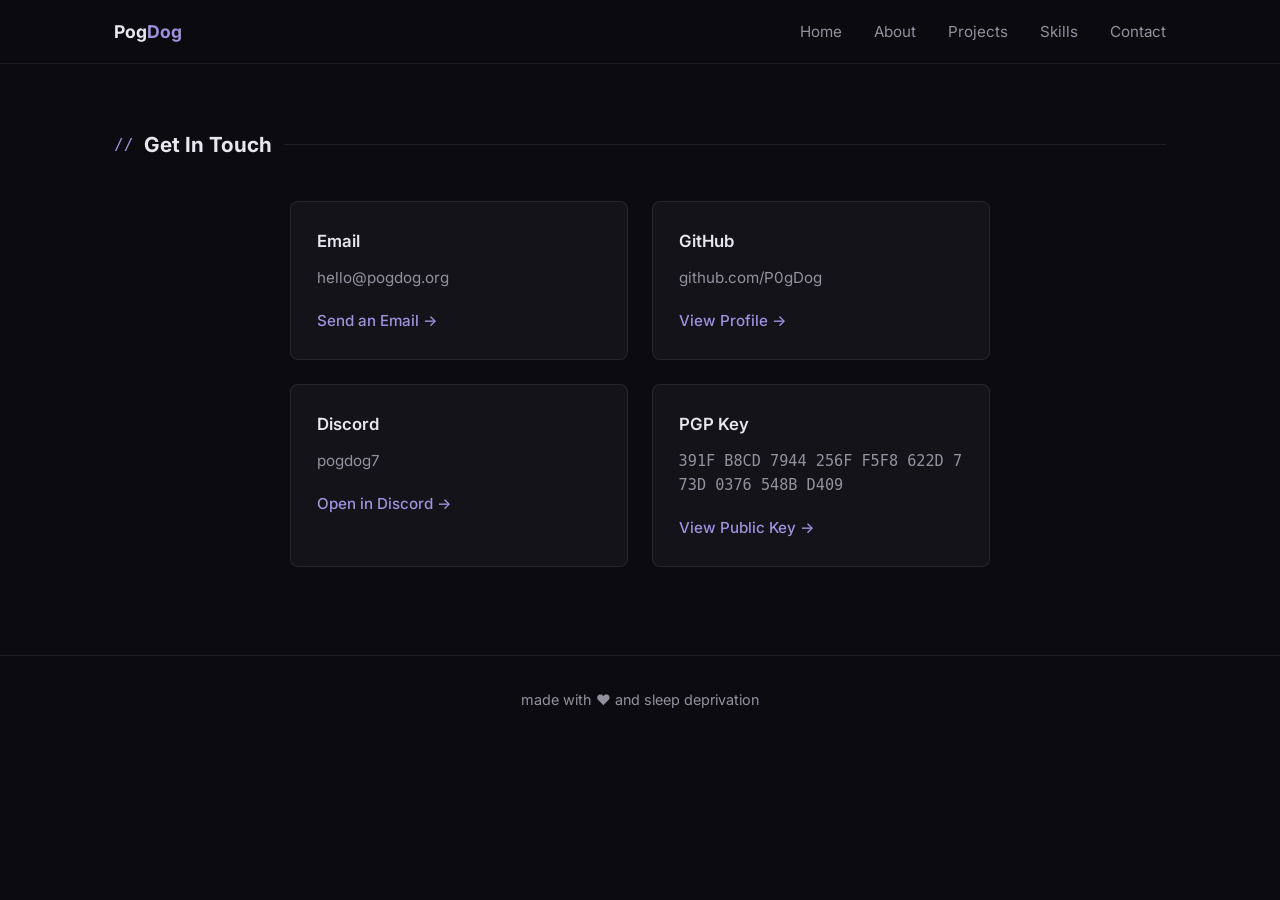
==== contact/index.html @ a344b096 "better contact section" ====
<!DOCTYPE html>
<html lang="en">
<head>
  <meta charset="UTF-8">
  <meta name="viewport" content="width=device-width, initial-scale=1.0">
  <title>Contact // PogDog</title>
  <link rel="preconnect" href="https://fonts.googleapis.com">
  <link rel="preconnect" href="https://fonts.gstatic.com" crossorigin>
  <link href="https://fonts.googleapis.com/css2?family=Inter:wght@400;500;600;700&display=swap" rel="stylesheet">
  <link rel="stylesheet" href="../css/style.css">
</head>
<body>

  <header class="site-header">
    <nav class="nav">
      <a href="/#home" class="logo">Pog<span>Dog</span></a>
      <button class="nav-toggle" id="navToggle" aria-label="Toggle navigation">
        <span></span><span></span><span></span>
      </button>
      <ul class="nav-links" id="navLinks">
        <li><a href="/#home">Home</a></li>
        <li><a href="/#about">About</a></li>
        <li><a href="/#projects">Projects</a></li>
        <li><a href="/#skills">Skills</a></li>
        <li><a href="/contact/">Contact</a></li>
      </ul>
    </nav>
  </header>

  <main>
    <section id="contact" class="section contact-page">
      <h2 class="section-title"><span class="tag">//</span> Get In Touch</h2>

      <div class="projects-grid contact-grid">
        <article class="project-card contact-card">
          <h3>Email</h3>
          <p>hello@pogdog.org</p>
          <a href="mailto:hello@pogdog.org" class="project-link">Send an Email &rarr;</a>
        </article>

        <article class="project-card contact-card">
          <h3>GitHub</h3>
          <p>github.com/P0gDog</p>
          <a href="https://github.com/P0gDog" class="project-link" target="_blank" rel="noopener noreferrer">View Profile &rarr;</a>
        </article>

        <article class="project-card contact-card">
          <h3>Discord</h3>
          <p>pogdog7</p>
          <a href="https://discord.com/users/1028745458413207592" class="project-link" target="_blank" rel="noopener noreferrer">Open in Discord &rarr;</a>
        </article>

        <article class="project-card contact-card">
          <h3>PGP Key</h3>
          <p class="pgp-fingerprint">391F B8CD 7944 256F F5F8 622D 773D 0376 548B D409</p>
          <a href="/pgp-key.txt" class="project-link" target="_blank" rel="noopener noreferrer">View Public Key &rarr;</a>
        </article>
      </div>
    </section>
  </main>

  <footer class="site-footer">
    <p>made with ❤️ and sleep deprivation</p>
  </footer>

  <script src="../js/script.js"></script>
</body>
</html>
---- css/style.css ----
:root {
  --bg: #0b0b10;
  --bg-panel: #131319;
  --border: rgba(255, 255, 255, 0.08);
  --accent: #8579c9;
  --accent-strong: #9d92dd;
  --text-main: #e8e6ef;
  --text-dim: #94919f;
  --font-body: 'Inter', -apple-system, BlinkMacSystemFont, 'Segoe UI', Roboto, Helvetica, Arial, sans-serif;
  --font-mono: ui-monospace, SFMono-Regular, Menlo, Consolas, monospace;
}

* {
  box-sizing: border-box;
  margin: 0;
  padding: 0;
}

html {
  scroll-behavior: smooth;
}

body {
  background: var(--bg);
  color: var(--text-main);
  font-family: var(--font-body);
  font-size: 16px;
  line-height: 1.6;
  overflow-x: hidden;
}

a {
  color: inherit;
  text-decoration: none;
}

ul {
  list-style: none;
}

img {
  max-width: 100%;
}

::selection {
  background: var(--accent);
  color: var(--bg);
}

.site-header {
  position: fixed;
  top: 0;
  left: 0;
  right: 0;
  z-index: 50;
  background: rgba(11, 11, 16, 0.85);
  backdrop-filter: blur(8px);
  border-bottom: 1px solid var(--border);
}

.nav {
  max-width: 1100px;
  margin: 0 auto;
  padding: 1.1rem 1.5rem;
  display: flex;
  align-items: center;
  justify-content: space-between;
}

.logo {
  font-size: 1.1rem;
  font-weight: 700;
  color: var(--text-main);
}

.logo span {
  color: var(--accent-strong);
}

.nav-links {
  display: flex;
  gap: 2rem;
  font-size: 0.95rem;
}

.nav-links a {
  color: var(--text-dim);
  transition: color 0.2s ease;
}

.nav-links a:hover {
  color: var(--text-main);
}

.nav-toggle {
  display: none;
  flex-direction: column;
  gap: 5px;
  background: none;
  border: none;
  cursor: pointer;
  z-index: 60;
}

.nav-toggle span {
  width: 24px;
  height: 2px;
  background: var(--text-main);
}

.hero {
  position: relative;
  min-height: 100vh;
  display: flex;
  align-items: center;
  justify-content: center;
  text-align: center;
  padding: 6rem 1.5rem 4rem;
}

.hero-content {
  position: relative;
  max-width: 640px;
}

.eyebrow {
  color: var(--text-dim);
  font-size: 1.05rem;
  margin-bottom: 0.6rem;
}

.hero-title {
  font-size: clamp(2.2rem, 7vw, 3.6rem);
  font-weight: 700;
  color: var(--text-main);
  letter-spacing: -0.02em;
}

.hero-buttons {
  margin-top: 2.2rem;
  display: flex;
  gap: 1rem;
  justify-content: center;
  flex-wrap: wrap;
}

.btn {
  display: inline-block;
  font-family: var(--font-body);
  font-size: 0.95rem;
  font-weight: 600;
  padding: 0.7rem 1.6rem;
  border-radius: 6px;
  border: 1px solid transparent;
  transition: background-color 0.2s ease, border-color 0.2s ease, color 0.2s ease;
}

.btn.big {
  font-size: 1rem;
  padding: 0.85rem 2rem;
}

.btn-primary {
  background: var(--accent);
  color: #ffffff;
}

.btn-primary:hover {
  background: var(--accent-strong);
}

.btn-outline {
  color: var(--text-main);
  background: transparent;
  border-color: var(--border);
}

.btn-outline:hover {
  border-color: var(--accent);
  color: var(--accent-strong);
}

.section {
  max-width: 1100px;
  margin: 0 auto;
  padding: 5.5rem 1.5rem;
}

.section-title {
  font-size: 1.3rem;
  font-weight: 700;
  color: var(--text-main);
  margin-bottom: 2.2rem;
  display: flex;
  align-items: center;
  gap: 0.7rem;
}

.section-title .tag {
  font-family: var(--font-mono);
  font-size: 1rem;
  font-weight: 500;
  color: var(--accent-strong);
}

.section-title::after {
  content: '';
  flex: 1;
  height: 1px;
  background: var(--border);
}

.about-grid {
  display: grid;
  grid-template-columns: 1.1fr 0.9fr;
  gap: 3rem;
  align-items: start;
}

.about-text p {
  font-size: 1.05rem;
  color: var(--text-dim);
  margin-bottom: 1.1rem;
}

.about-card {
  background: var(--bg-panel);
  border: 1px solid var(--border);
  border-radius: 8px;
  padding: 0.5rem 1.4rem;
}

.facts-list li {
  display: flex;
  justify-content: space-between;
  gap: 1rem;
  padding: 0.9rem 0;
  font-size: 0.95rem;
}

.facts-list li + li {
  border-top: 1px solid var(--border);
}

.fact-label {
  color: var(--text-dim);
}

.fact-value {
  color: var(--text-main);
  text-align: right;
  font-weight: 500;
}

.projects-grid {
  display: grid;
  grid-template-columns: repeat(auto-fit, minmax(260px, 1fr));
  gap: 1.5rem;
}

.projects-more {
  text-align: center;
  color: var(--text-dim);
  font-size: 0.95rem;
  margin-top: 2rem;
}

.projects-more a {
  color: var(--accent-strong);
  font-weight: 500;
  border-bottom: 1px solid transparent;
  transition: border-color 0.2s ease;
}

.projects-more a:hover {
  border-color: var(--accent-strong);
}

.project-card {
  background: var(--bg-panel);
  border: 1px solid var(--border);
  border-radius: 8px;
  padding: 1.6rem;
  transition: border-color 0.2s ease;
}

.project-card:hover {
  border-color: rgba(255, 255, 255, 0.16);
}

.project-card.featured {
  position: relative;
  border-color: var(--accent);
  background: linear-gradient(180deg, rgba(133, 121, 201, 0.08), var(--bg-panel) 60%);
}

.project-card.featured:hover {
  border-color: var(--accent-strong);
}

.featured-badge {
  display: inline-block;
  font-size: 0.7rem;
  font-weight: 600;
  letter-spacing: 0.04em;
  text-transform: uppercase;
  color: var(--bg);
  background: var(--accent-strong);
  padding: 0.2rem 0.6rem;
  border-radius: 999px;
  margin-bottom: 0.8rem;
}

.project-card h3 {
  font-size: 1.05rem;
  font-weight: 600;
  color: var(--text-main);
  margin-bottom: 0.7rem;
}

.project-card p {
  color: var(--text-dim);
  font-size: 0.95rem;
  margin-bottom: 1.1rem;
}

.project-tags {
  display: flex;
  flex-wrap: wrap;
  gap: 0.5rem;
  margin-bottom: 1.1rem;
}

.project-tags span {
  font-size: 0.8rem;
  color: var(--text-dim);
  border: 1px solid var(--border);
  padding: 0.15rem 0.6rem;
  border-radius: 999px;
}

.project-link {
  color: var(--accent-strong);
  font-size: 0.95rem;
  font-weight: 500;
  border-bottom: 1px solid transparent;
  transition: border-color 0.2s ease;
}

.project-link:hover {
  border-color: var(--accent-strong);
}

.skills-grid {
  display: grid;
  grid-template-columns: repeat(auto-fill, minmax(90px, 1fr));
  gap: 1rem;
}

.skill-badge {
  display: flex;
  flex-direction: column;
  align-items: center;
  gap: 0.6rem;
  background: var(--bg-panel);
  border: 1px solid var(--border);
  border-radius: 8px;
  padding: 1rem 0.6rem;
  transition: border-color 0.2s ease;
}

.skill-badge img {
  width: 30px;
  height: 30px;
  object-fit: contain;
  filter: grayscale(60%) opacity(0.8);
  transition: filter 0.2s ease;
}

.skill-badge span {
  font-size: 0.85rem;
  color: var(--text-dim);
  text-align: center;
}

.skill-badge:hover {
  border-color: rgba(255, 255, 255, 0.16);
}

.skill-badge:hover img {
  filter: grayscale(0%) opacity(1);
}

.contact-section {
  text-align: center;
}

.contact-text {
  color: var(--text-dim);
  font-size: 1.05rem;
  margin-bottom: 1.8rem;
}

.contact-page {
  max-width: 1100px;
  text-align: center;
  padding-top: 8rem;
}

.contact-grid {
  grid-template-columns: repeat(2, minmax(0, 1fr));
  max-width: 700px;
  margin: 2.5rem auto 0;
  text-align: left;
}

.pgp-fingerprint {
  font-family: var(--font-mono);
  font-size: 0.82rem;
  color: var(--text-dim);
  margin-bottom: 1.1rem;
  word-break: break-all;
}

.site-footer {
  text-align: center;
  padding: 2rem 1.5rem;
  color: var(--text-dim);
  font-size: 0.9rem;
  border-top: 1px solid var(--border);
}

.section {
  opacity: 0;
  transform: translateY(20px);
  transition: opacity 0.5s ease, transform 0.5s ease;
}

.section.is-visible {
  opacity: 1;
  transform: translateY(0);
}

@media (max-width: 800px) {
  .about-grid {
    grid-template-columns: 1fr;
  }
}

@media (max-width: 640px) {
  .nav-toggle {
    display: flex;
  }

  .nav-links {
    position: fixed;
    top: 0;
    right: -100%;
    height: 100vh;
    width: 70%;
    max-width: 280px;
    background: var(--bg-panel);
    flex-direction: column;
    padding: 6rem 2rem;
    gap: 2rem;
    border-left: 1px solid var(--border);
    transition: right 0.3s ease;
  }

  .nav-links.is-open {
    right: 0;
  }

  .facts-list li {
    flex-direction: column;
    gap: 0.2rem;
  }

  .fact-value {
    text-align: left;
  }

  .contact-grid {
    grid-template-columns: 1fr;
  }
}
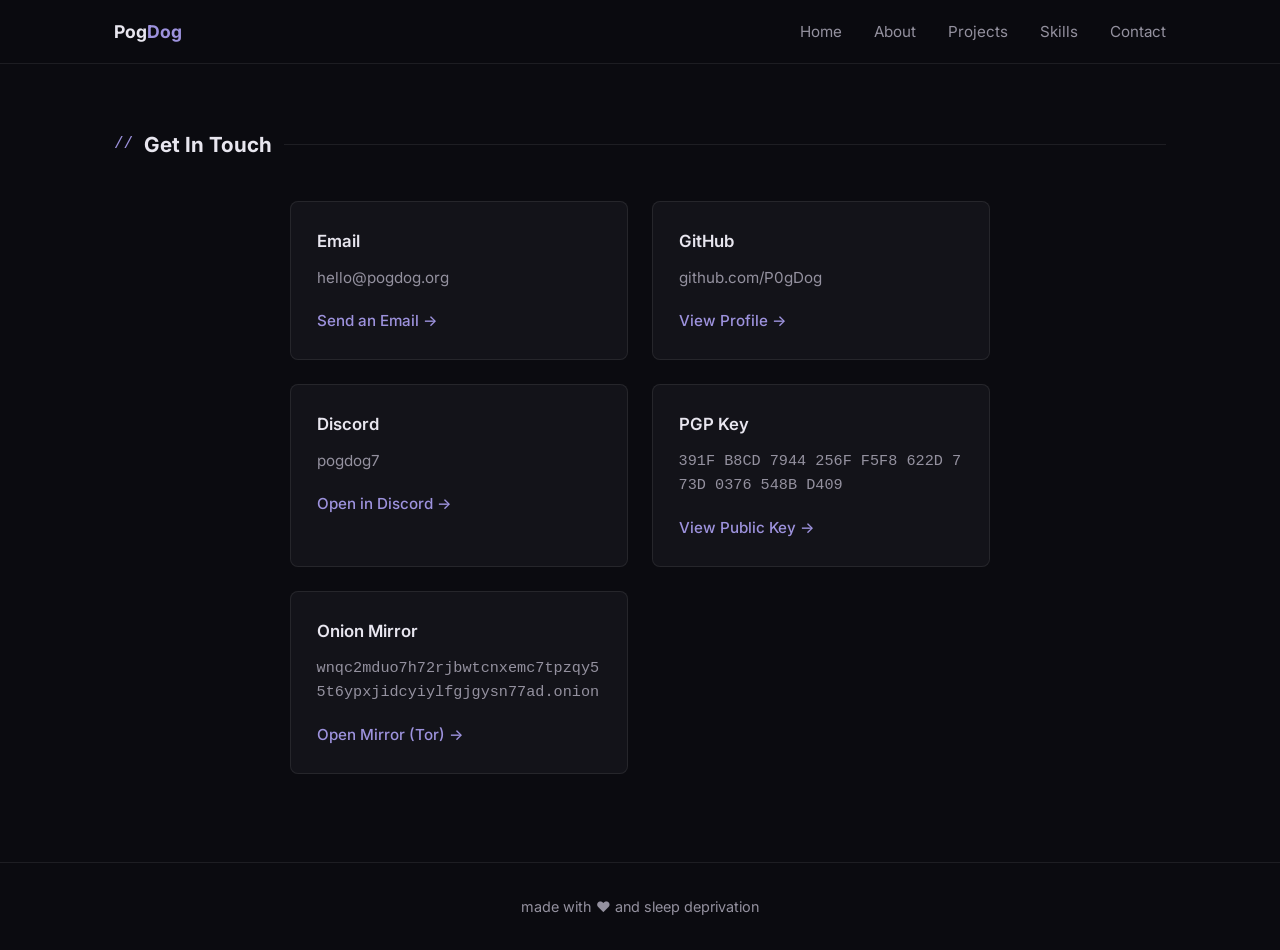
==== commit da089380: "added .onion url" ====
--- a/contact/index.html
+++ b/contact/index.html
@@ -55,6 +55,12 @@
           <p class="pgp-fingerprint">391F B8CD 7944 256F F5F8 622D 773D 0376 548B D409</p>
           <a href="/pgp-key.txt" class="project-link" target="_blank" rel="noopener noreferrer">View Public Key &rarr;</a>
         </article>
+
+        <article class="project-card contact-card">
+          <h3>Onion Mirror</h3>
+          <p class="pgp-fingerprint">wnqc2mduo7h72rjbwtcnxemc7tpzqy55t6ypxjidcyiylfgjgysn77ad.onion</p>
+          <a href="http://wnqc2mduo7h72rjbwtcnxemc7tpzqy55t6ypxjidcyiylfgjgysn77ad.onion" class="project-link" target="_blank" rel="noopener noreferrer">Open Mirror (Tor) &rarr;</a>
+        </article>
       </div>
     </section>
   </main>
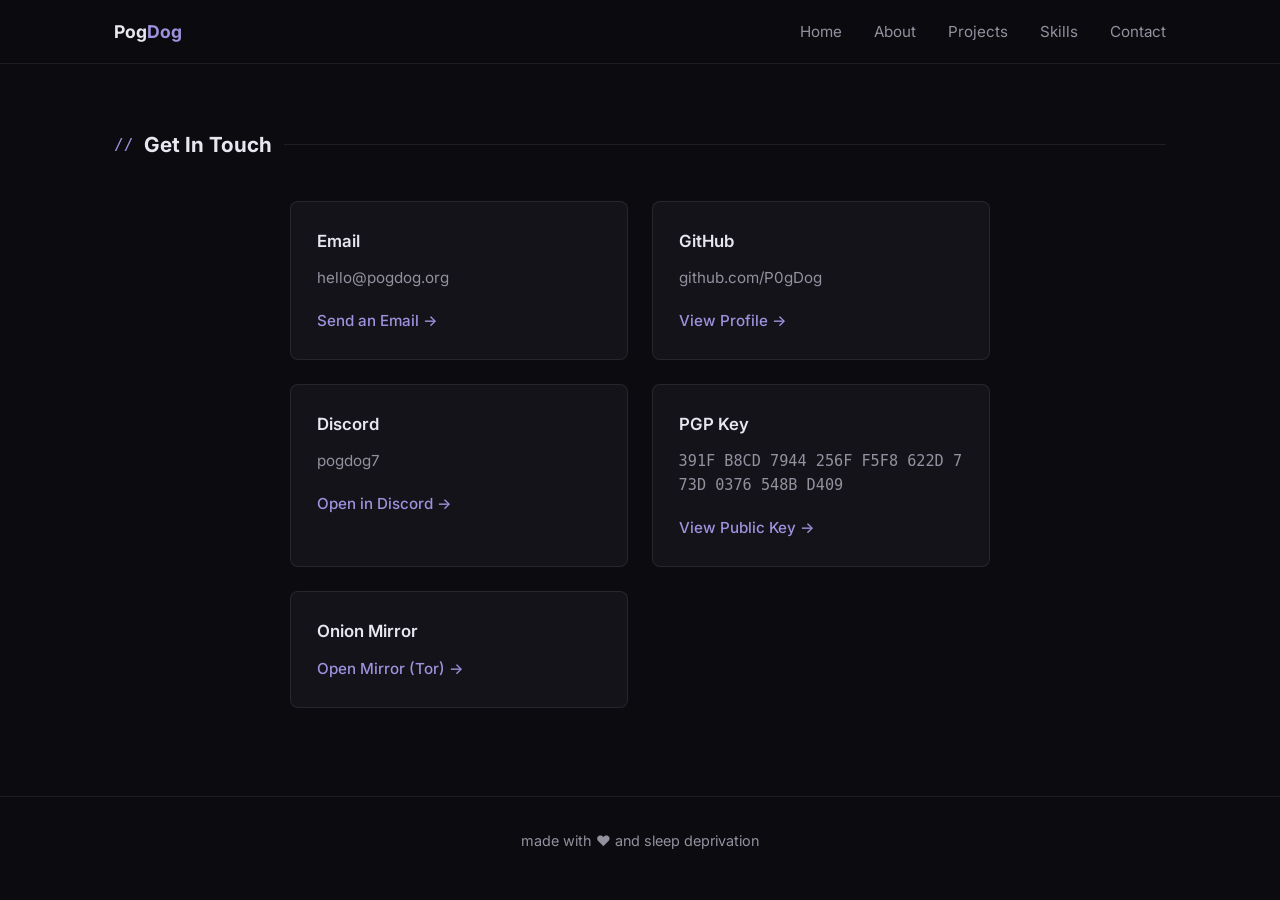
==== commit 7fefc692: "fix overflow Removed PGP fingerprint from Onion Mirror section." ====
--- a/contact/index.html
+++ b/contact/index.html
@@ -58,7 +58,6 @@
 
         <article class="project-card contact-card">
           <h3>Onion Mirror</h3>
-          <p class="pgp-fingerprint">wnqc2mduo7h72rjbwtcnxemc7tpzqy55t6ypxjidcyiylfgjgysn77ad.onion</p>
           <a href="http://wnqc2mduo7h72rjbwtcnxemc7tpzqy55t6ypxjidcyiylfgjgysn77ad.onion" class="project-link" target="_blank" rel="noopener noreferrer">Open Mirror (Tor) &rarr;</a>
         </article>
       </div>
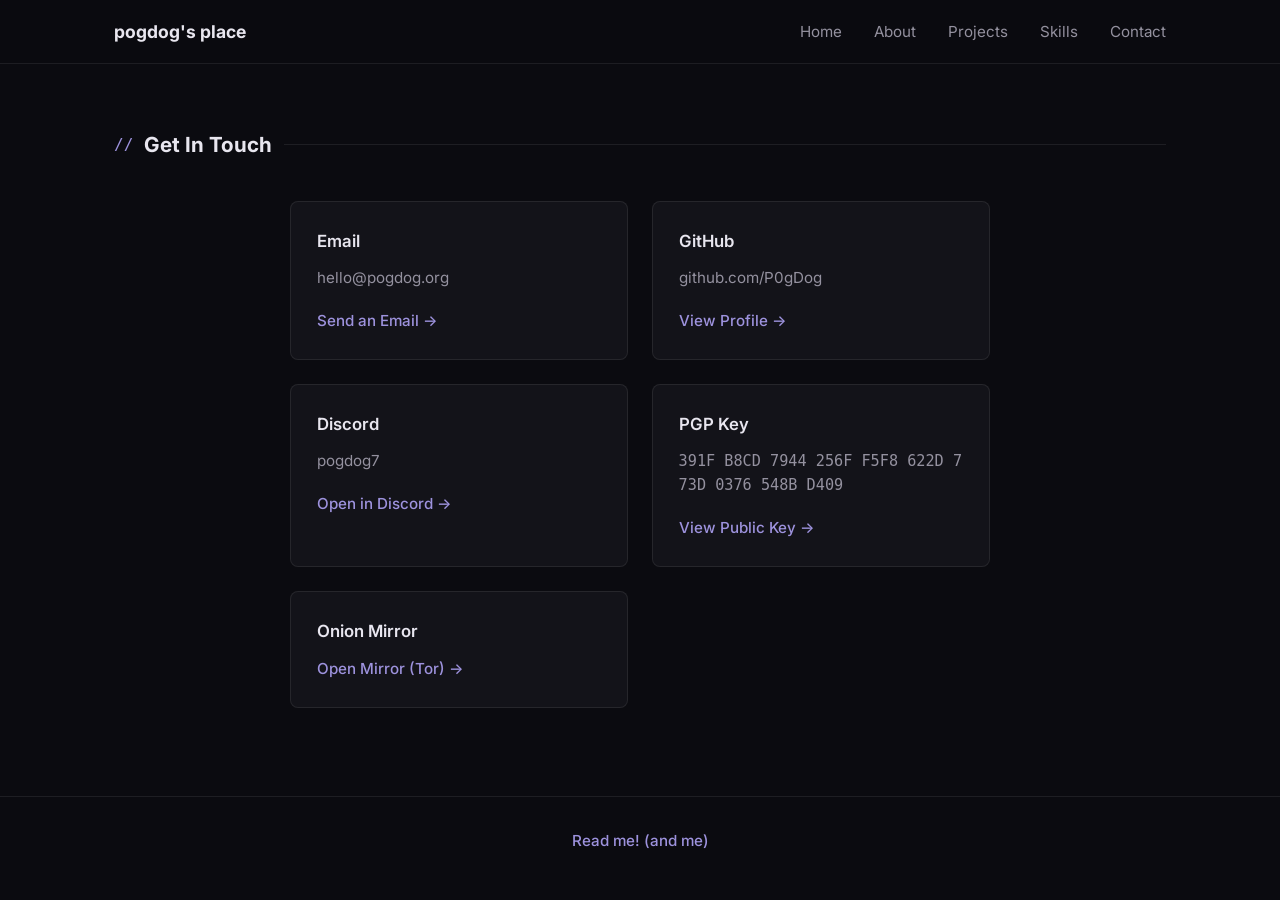
==== commit 1ce8ffca: "update site" ====
--- a/contact/index.html
+++ b/contact/index.html
@@ -13,7 +13,7 @@
 
   <header class="site-header">
     <nav class="nav">
-      <a href="/#home" class="logo">Pog<span>Dog</span></a>
+      <a href="/#home" class="logo">pogdog's place</a>
       <button class="nav-toggle" id="navToggle" aria-label="Toggle navigation">
         <span></span><span></span><span></span>
       </button>
@@ -65,7 +65,7 @@
   </main>
 
   <footer class="site-footer">
-    <p>made with ❤️ and sleep deprivation</p>
+    <a href="https://noskid.today/" class="project-link" target="_blank" rel="noopener noreferrer">Read me!</a> <a href="https://nohello.net" class="project-link" target="_blank" rel="noopener noreferrer">(and me)</a>
   </footer>
 
   <script src="../js/script.js"></script>
